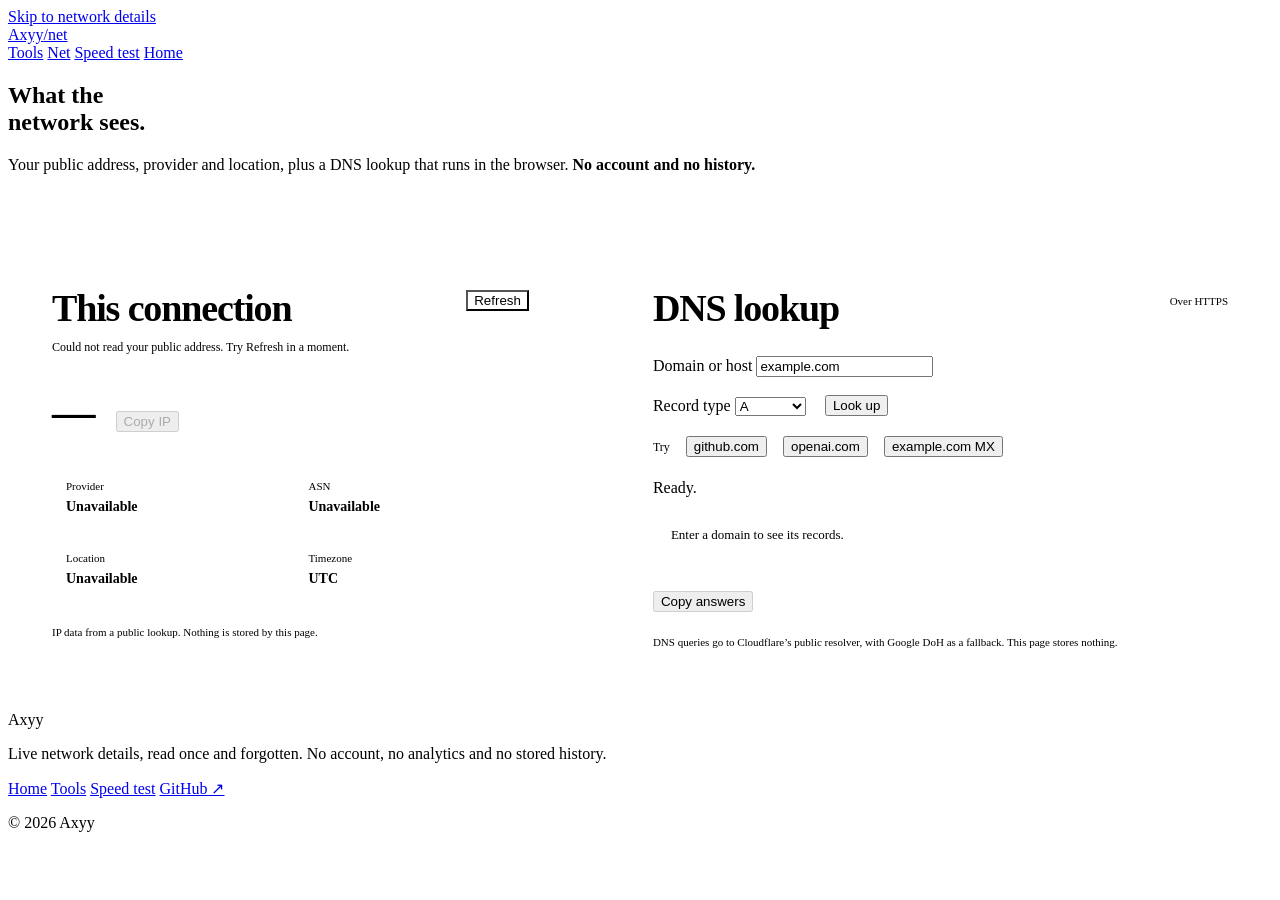
==== net/index.html @ 297d4f61 "Add files via upload" ====
<!doctype html>
<html lang="en">
<head>
  <meta charset="utf-8">
  <meta name="viewport" content="width=device-width, initial-scale=1">
  <meta name="theme-color" content="#f5efe4">
  <meta name="description" content="See the public IP, provider and DNS records your connection uses. Live metadata and DNS-over-HTTPS, with no account.">
  <title>Net — Axyy</title>
  <link rel="icon" type="image/svg+xml" href="../assets/favicon.svg">
  <link rel="preconnect" href="https://fonts.googleapis.com">
  <link rel="preconnect" href="https://fonts.gstatic.com" crossorigin>
  <link href="https://fonts.googleapis.com/css2?family=Zilla+Slab:wght@400;500;600;700&display=swap" rel="stylesheet">
  <link rel="stylesheet" href="../utility.css">
  <link rel="stylesheet" href="styles.css">
  <script src="app.js" defer></script>
</head>
<body>
  <a class="skip-link" href="#main">Skip to network details</a>

  <div class="shell">
    <header class="topbar">
      <a class="brand" href="../" aria-label="Axyy home">
        <span class="brand-name">Axyy</span><span class="brand-slash">/</span><span class="brand-page">net</span>
      </a>
      <nav class="topnav" aria-label="Utilities">
        <a href="../tools/">Tools</a>
        <a href="./" aria-current="page">Net</a>
        <a href="../speed/">Speed test</a>
        <a href="../">Home</a>
      </nav>
    </header>

    <main id="main">
      <section class="hero" aria-labelledby="page-title">
        <h1 id="page-title">What the<br>network sees.</h1>
        <p class="hero-lede">Your public address, provider and location, plus a DNS lookup that runs in the browser. <strong>No account and no history.</strong></p>
      </section>

      <section class="net-grid" aria-label="Network information">
        <article class="identity" aria-labelledby="identity-title">
          <div class="card-head">
            <h2 id="identity-title">This connection</h2>
            <button class="button button--quiet button--small" id="identity-refresh" type="button">Refresh</button>
          </div>

          <p class="identity-status" id="identity-status" role="status" aria-live="polite">Reading your address…</p>

          <div class="ip-line">
            <p class="ip" id="identity-ip">—</p>
            <button class="button button--small" id="identity-copy" type="button" disabled>Copy IP</button>
          </div>

          <dl class="identity-list">
            <div>
              <dt>Provider</dt>
              <dd id="identity-org">—</dd>
            </div>
            <div>
              <dt>ASN</dt>
              <dd id="identity-asn">—</dd>
            </div>
            <div>
              <dt>Location</dt>
              <dd id="identity-location">—</dd>
            </div>
            <div>
              <dt>Timezone</dt>
              <dd id="identity-timezone">—</dd>
            </div>
          </dl>

          <p class="card-note">IP data from <span id="identity-source">a public lookup</span>. Nothing is stored by this page.</p>
        </article>

        <article class="dns" aria-labelledby="dns-title">
          <div class="card-head">
            <h2 id="dns-title">DNS lookup</h2>
            <span class="card-meta">Over HTTPS</span>
          </div>

          <form class="dns-form" id="dns-form">
            <div class="field">
              <label for="dns-name">Domain or host</label>
              <input id="dns-name" name="dns-name" type="text" value="example.com" placeholder="example.com" autocomplete="off" spellcheck="false" required>
            </div>
            <div class="query-row">
              <div class="field field--compact">
                <label for="dns-type">Record type</label>
                <select id="dns-type" name="dns-type">
                  <option value="A">A</option>
                  <option value="AAAA">AAAA</option>
                  <option value="CNAME">CNAME</option>
                  <option value="MX">MX</option>
                  <option value="TXT">TXT</option>
                  <option value="NS">NS</option>
                </select>
              </div>
              <button class="button" id="dns-submit" type="submit">Look up</button>
            </div>
          </form>

          <div class="examples" aria-label="Example lookups">
            <span>Try</span>
            <button class="link-button" type="button" data-domain="github.com">github.com</button>
            <button class="link-button" type="button" data-domain="openai.com">openai.com</button>
            <button class="link-button" type="button" data-domain="example.com" data-type="MX">example.com MX</button>
          </div>

          <p class="status" id="dns-status" role="status" aria-live="polite">Ready.</p>
          <ol class="dns-results" id="dns-results" aria-label="DNS answers">
            <li class="dns-empty">Enter a domain to see its records.</li>
          </ol>
          <div class="dns-foot">
            <button class="link-button" id="dns-copy" type="button" disabled>Copy answers</button>
          </div>

          <p class="card-note">DNS queries go to Cloudflare’s public resolver, with Google DoH as a fallback. This page stores nothing.</p>
        </article>
      </section>
    </main>

    <footer class="footer">
      <p class="footer-mark">Axyy</p>
      <div class="footer-side">
        <p>Live network details, read once and forgotten. No account, no analytics and no stored history.</p>
        <nav class="footer-nav" aria-label="Elsewhere">
          <a href="../">Home</a>
          <a href="../tools/">Tools</a>
          <a href="../speed/">Speed test</a>
          <a href="https://github.com/ExbotsSites" target="_blank" rel="noopener noreferrer">GitHub ↗</a>
        </nav>
        <p>© 2026 Axyy</p>
      </div>
    </footer>
  </div>
</body>
</html>
---- net/styles.css ----
.net-grid {
  display: grid;
  grid-template-columns: minmax(0, 0.92fr) minmax(0, 1.08fr);
  align-items: start;
  gap: clamp(20px, 3vw, 36px);
  margin-top: clamp(52px, 8vh, 84px);
}

.identity,
.dns {
  min-width: 0;
  padding: clamp(24px, 3.6vw, 44px);
}

.identity {
  background: var(--dark);
  color: var(--dark-ink);
}

.dns {
  background: var(--paper-deep);
}

.card-head {
  display: flex;
  align-items: flex-start;
  justify-content: space-between;
  gap: 20px;
}

.card-head h2 {
  margin: 0;
  font-family: var(--display);
  font-size: clamp(28px, 3.3vw, 38px);
  font-weight: 600;
  line-height: 0.95;
  letter-spacing: -0.03em;
}

.card-meta {
  padding-top: 4px;
  color: var(--muted);
  font-size: 11px;
  line-height: 1.4;
  text-align: right;
}

.identity-status {
  min-height: 20px;
  margin: 12px 0 0;
  color: var(--dark-muted);
  font-size: 12px;
  line-height: 1.5;
}

.identity-status[data-tone="error"] {
  color: var(--accent);
}

.ip-line {
  display: flex;
  flex-wrap: wrap;
  align-items: flex-end;
  gap: 16px 22px;
  margin: clamp(20px, 4vw, 34px) 0;
}

.ip {
  min-height: 0.8em;
  margin: 0;
  color: var(--dark-ink);
  font-family: var(--display);
  font-size: clamp(30px, 3.4vw, 44px);
  font-weight: 600;
  line-height: 0.92;
  letter-spacing: -0.045em;
  overflow-wrap: anywhere;
}

.ip--long {
  font-size: clamp(24px, 2.4vw, 32px);
  line-height: 1.12;
  letter-spacing: -0.035em;
}

.identity .button--quiet {
  background: var(--dark-ink);
  color: var(--dark);
}

.identity .button--quiet:hover {
  background: var(--accent);
  color: var(--accent-ink);
}

.identity-list {
  display: grid;
  grid-template-columns: repeat(2, minmax(0, 1fr));
  gap: 8px;
  margin: 0;
  padding: 0;
}

.identity-list div {
  min-width: 0;
  padding: 13px 14px;
  background: var(--dark-soft);
}

.identity-list dt {
  margin: 0 0 5px;
  color: var(--dark-muted);
  font-size: 11px;
  line-height: 1.3;
}

.identity-list dd {
  margin: 0;
  color: var(--dark-ink);
  font-size: 14px;
  font-weight: 550;
  line-height: 1.35;
  overflow-wrap: anywhere;
}

.card-note {
  margin: 22px 0 0;
  color: var(--dark-muted);
  font-size: 11px;
  line-height: 1.55;
}

.dns .card-note {
  color: var(--muted);
}

.dns-form {
  display: grid;
  gap: 18px;
  margin-top: 30px;
}

.query-row {
  display: flex;
  flex-wrap: wrap;
  align-items: flex-end;
  gap: 12px;
}

.query-row .field--compact {
  width: min(100%, 160px);
}

.examples {
  display: flex;
  flex-wrap: wrap;
  align-items: baseline;
  gap: 8px 16px;
  margin-top: 20px;
  color: var(--muted);
  font-size: 12px;
}

.dns .status {
  margin-top: 22px;
  margin-bottom: 10px;
}

.dns-results {
  display: grid;
  gap: 6px;
  min-height: 72px;
  margin: 0;
  padding: 0;
  list-style: none;
}

.dns-empty {
  padding: 18px;
  background: var(--paper-soft);
  color: var(--muted);
  font-size: 13px;
  line-height: 1.5;
}

.dns-answer {
  display: grid;
  grid-template-columns: 52px 62px minmax(0, 1fr);
  align-items: start;
  gap: 10px;
  padding: 12px 14px;
  background: var(--paper-soft);
}

.answer-type {
  font-size: 12px;
  font-weight: 750;
  line-height: 1.4;
}

.answer-ttl {
  color: var(--muted);
  font-size: 11px;
  line-height: 1.5;
}

.answer-data {
  color: var(--ink);
  font-family: "Cascadia Code", "SFMono-Regular", Consolas, "Liberation Mono", monospace;
  font-size: 11px;
  line-height: 1.55;
  overflow-wrap: anywhere;
}

.dns-foot {
  margin-top: 12px;
}

.dns .link-button {
  color: var(--muted);
}

.dns .link-button:hover {
  color: var(--ink);
}

@media (max-width: 900px) {
  .net-grid {
    grid-template-columns: 1fr;
  }

  .identity-list {
    grid-template-columns: repeat(2, minmax(0, 1fr));
  }
}

@media (max-width: 600px) {
  .net-grid {
    margin-top: 38px;
  }

  .identity,
  .dns {
    padding: 22px;
  }

  .identity-list {
    grid-template-columns: 1fr;
  }

  .ip {
    font-size: 26px;
    line-height: 1.05;
  }

  .ip--long {
    font-size: 23px;
  }

  .query-row {
    align-items: stretch;
    flex-direction: column;
  }

  .query-row .field--compact {
    width: 100%;
  }

  .query-row .button {
    width: 100%;
  }

  .dns-answer {
    grid-template-columns: 44px minmax(0, 1fr);
    gap: 4px 10px;
  }

  .answer-data {
    grid-column: 1 / -1;
    padding-top: 4px;
    font-size: 11px;
  }
}
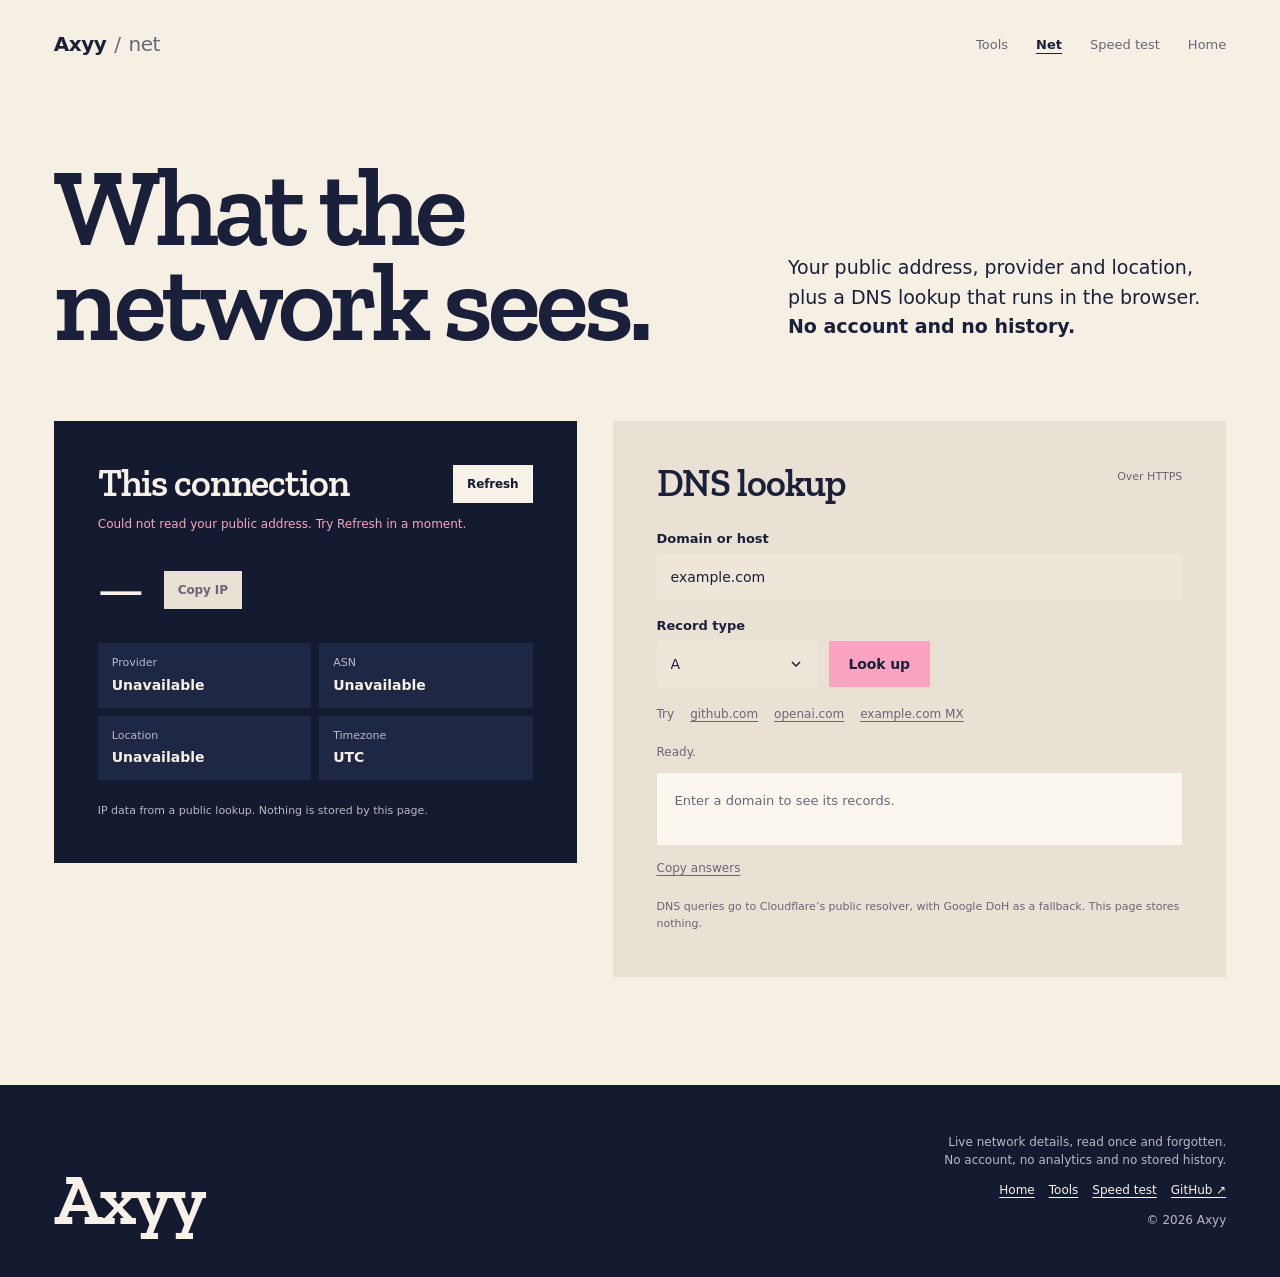
==== commit e821c569: "Add files via upload" ====
--- a/net/index.html
+++ b/net/index.html
@@ -10,8 +10,7 @@
   <link rel="preconnect" href="https://fonts.googleapis.com">
   <link rel="preconnect" href="https://fonts.gstatic.com" crossorigin>
   <link href="https://fonts.googleapis.com/css2?family=Zilla+Slab:wght@400;500;600;700&display=swap" rel="stylesheet">
-  <link rel="stylesheet" href="../utility.css">
-  <link rel="stylesheet" href="styles.css">
+  <link rel="stylesheet" href="styles.css?v=3">
   <script src="app.js" defer></script>
 </head>
 <body>
@@ -118,8 +117,10 @@
         </article>
       </section>
     </main>
+  </div>
 
-    <footer class="footer">
+  <footer class="footer">
+    <div class="footer-inner">
       <p class="footer-mark">Axyy</p>
       <div class="footer-side">
         <p>Live network details, read once and forgotten. No account, no analytics and no stored history.</p>
@@ -131,7 +132,7 @@
         </nav>
         <p>© 2026 Axyy</p>
       </div>
-    </footer>
-  </div>
+    </div>
+  </footer>
 </body>
 </html>
--- a/net/styles.css
+++ b/net/styles.css
@@ -1,3 +1,474 @@
+:root {
+  --paper: #f5efe4;
+  --paper-soft: #fbf7ef;
+  --paper-deep: #e9e1d3;
+  --ink: #1a2039;
+  --muted: #686778;
+  --accent: #f9a3c0;
+  --accent-ink: #1a2039;
+  --dark: #141a2f;
+  --dark-soft: #1e2744;
+  --dark-ink: #f7f1e7;
+  --dark-muted: #b9b9c7;
+  --code: #101528;
+  --code-ink: #ece7dc;
+  --field: #eee6d8;
+  --field-focus: #e4d8c6;
+  --error: #9d3546;
+  --pad: clamp(20px, 4.2vw, 64px);
+  --max: 1320px;
+  --display: "Zilla Slab", "Iowan Old Style", Georgia, serif;
+  font-family: "Segoe UI Variable Text", "Segoe UI", system-ui, -apple-system, sans-serif;
+  color-scheme: light;
+}
+
+*,
+*::before,
+*::after {
+  box-sizing: border-box;
+}
+
+html {
+  min-width: 320px;
+  background: var(--paper);
+}
+
+body {
+  min-width: 320px;
+  min-height: 100vh;
+  margin: 0;
+  background: var(--paper);
+  color: var(--ink);
+  -webkit-font-smoothing: antialiased;
+  text-rendering: optimizeLegibility;
+}
+
+button,
+input,
+select,
+textarea {
+  font: inherit;
+}
+
+button,
+a {
+  -webkit-tap-highlight-color: transparent;
+}
+
+a {
+  color: inherit;
+}
+
+::selection {
+  background: var(--accent);
+  color: var(--accent-ink);
+}
+
+:focus-visible {
+  outline: 3px solid currentColor;
+  outline-offset: 4px;
+}
+
+[hidden] {
+  display: none !important;
+}
+
+.shell {
+  width: 100%;
+  max-width: var(--max);
+  min-height: 100svh;
+  margin: 0 auto;
+  padding: 0 var(--pad);
+}
+
+.topbar {
+  display: flex;
+  align-items: center;
+  justify-content: space-between;
+  gap: 24px;
+  min-height: 88px;
+}
+
+.brand {
+  display: inline-flex;
+  align-items: baseline;
+  gap: 8px;
+  text-decoration: none;
+  font-size: 20px;
+  font-weight: 650;
+  letter-spacing: -0.025em;
+}
+
+.brand-name {
+  font-weight: 750;
+}
+
+.brand-slash {
+  color: var(--muted);
+  font-weight: 400;
+}
+
+.brand-page {
+  color: var(--muted);
+  font-weight: 500;
+}
+
+.topnav {
+  display: flex;
+  align-items: center;
+  gap: clamp(14px, 2.2vw, 28px);
+  font-size: 13px;
+}
+
+.topnav a {
+  color: var(--muted);
+  text-decoration: none;
+}
+
+.topnav a:hover {
+  color: var(--ink);
+  text-decoration: underline;
+  text-underline-offset: 4px;
+}
+
+.topnav a[aria-current="page"] {
+  color: var(--ink);
+  font-weight: 650;
+  text-decoration: underline;
+  text-underline-offset: 4px;
+}
+
+.hero {
+  display: grid;
+  grid-template-columns: minmax(0, 1.2fr) minmax(0, 0.8fr);
+  align-items: end;
+  gap: clamp(28px, 6vw, 80px);
+  padding: clamp(46px, 8vh, 92px) 0 0;
+}
+
+.hero h1 {
+  max-width: 11ch;
+  margin: 0;
+  font-family: var(--display);
+  font-size: clamp(58px, 8.6vw, 116px);
+  font-weight: 600;
+  line-height: 0.86;
+  letter-spacing: -0.045em;
+}
+
+.hero-lede {
+  max-width: 38ch;
+  margin: 0 0 0.4em;
+  font-size: clamp(16px, 1.5vw, 19px);
+  line-height: 1.55;
+  color: var(--ink);
+}
+
+.hero-lede strong {
+  font-weight: 700;
+}
+
+.footer {
+  margin-top: clamp(80px, 12vh, 140px);
+  padding: clamp(28px, 4vw, 48px) 0;
+  background: var(--dark);
+  color: var(--dark-ink);
+}
+
+.footer-inner {
+  display: flex;
+  align-items: flex-end;
+  justify-content: space-between;
+  gap: 28px;
+  width: 100%;
+  max-width: var(--max);
+  margin: 0 auto;
+  padding: 0 var(--pad);
+}
+
+.footer-mark {
+  margin: 0;
+  font-family: var(--display);
+  font-size: clamp(40px, 6vw, 72px);
+  font-weight: 600;
+  line-height: 0.8;
+  letter-spacing: -0.04em;
+}
+
+.footer-side {
+  display: flex;
+  flex-direction: column;
+  align-items: flex-end;
+  gap: 12px;
+  max-width: 38ch;
+  color: var(--dark-muted);
+  font-size: 12px;
+  line-height: 1.5;
+  text-align: right;
+}
+
+.footer-side p {
+  margin: 0;
+}
+
+.footer-nav {
+  display: flex;
+  flex-wrap: wrap;
+  justify-content: flex-end;
+  gap: 14px;
+}
+
+.footer-nav a {
+  color: var(--dark-ink);
+  text-decoration: underline;
+  text-decoration-thickness: 1px;
+  text-underline-offset: 3px;
+}
+
+.button {
+  display: inline-flex;
+  align-items: center;
+  justify-content: center;
+  min-height: 46px;
+  padding: 13px 20px;
+  border: 0;
+  border-radius: 0;
+  background: var(--accent);
+  color: var(--accent-ink);
+  font-size: 14px;
+  font-weight: 700;
+  letter-spacing: -0.01em;
+  cursor: pointer;
+  transition: background-color 160ms ease, color 160ms ease, transform 160ms ease;
+}
+
+.button:hover {
+  background: var(--ink);
+  color: var(--paper);
+}
+
+.button:active {
+  transform: translateY(1px);
+}
+
+.button:disabled {
+  background: var(--paper-deep);
+  color: var(--muted);
+  cursor: wait;
+  transform: none;
+}
+
+.button--quiet {
+  background: var(--field);
+  color: var(--ink);
+}
+
+.button--quiet:hover {
+  background: var(--ink);
+  color: var(--paper);
+}
+
+.button--small {
+  min-height: 38px;
+  padding: 9px 14px;
+  font-size: 12px;
+}
+
+.link-button {
+  padding: 0;
+  border: 0;
+  background: none;
+  color: var(--ink);
+  font: inherit;
+  font-size: 12px;
+  text-decoration: underline;
+  text-underline-offset: 3px;
+  cursor: pointer;
+}
+
+.link-button:hover {
+  color: var(--muted);
+}
+
+.field {
+  display: grid;
+  gap: 8px;
+}
+
+.field label {
+  font-size: 13px;
+  font-weight: 650;
+}
+
+.field input,
+.field select,
+.field textarea {
+  width: 100%;
+  border: 0;
+  border-radius: 0;
+  background: var(--field);
+  color: var(--ink);
+  font-size: 14px;
+  line-height: 1.5;
+}
+
+.field input,
+.field select {
+  min-height: 46px;
+  padding: 11px 14px;
+}
+
+.field textarea {
+  min-height: 140px;
+  padding: 14px;
+  resize: vertical;
+}
+
+.field input:focus,
+.field select:focus,
+.field textarea:focus {
+  background: var(--field-focus);
+  outline: 3px solid var(--ink);
+  outline-offset: 2px;
+}
+
+.field select {
+  appearance: none;
+  cursor: pointer;
+  padding-right: 36px;
+  background-image: url("data:image/svg+xml,%3Csvg xmlns='http://www.w3.org/2000/svg' width='10' height='6'%3E%3Cpath d='M1 1l4 4 4-4' fill='none' stroke='%231a2039' stroke-width='1.5'/%3E%3C/svg%3E");
+  background-position: calc(100% - 16px) center;
+  background-size: 10px 6px;
+  background-repeat: no-repeat;
+}
+
+.code-surface {
+  margin: 0;
+  min-height: 110px;
+  padding: 16px;
+  overflow: auto;
+  background: var(--code);
+  color: var(--code-ink);
+  font-family: "Cascadia Code", "SFMono-Regular", Consolas, "Liberation Mono", monospace;
+  font-size: 12px;
+  line-height: 1.65;
+  white-space: pre-wrap;
+  overflow-wrap: anywhere;
+}
+
+.status {
+  min-height: 20px;
+  margin: 0;
+  color: var(--muted);
+  font-size: 12px;
+  line-height: 1.5;
+}
+
+.status[data-tone="error"] {
+  color: var(--error);
+}
+
+.status[data-tone="good"] {
+  color: var(--ink);
+  font-weight: 650;
+}
+
+.sr-only {
+  position: absolute;
+  width: 1px;
+  height: 1px;
+  padding: 0;
+  margin: -1px;
+  overflow: hidden;
+  clip: rect(0, 0, 0, 0);
+  white-space: nowrap;
+  border: 0;
+}
+
+.skip-link {
+  position: absolute;
+  left: -999px;
+  top: 12px;
+  z-index: 10;
+  padding: 10px 14px;
+  background: var(--ink);
+  color: var(--paper);
+  font-size: 13px;
+}
+
+.skip-link:focus {
+  left: 12px;
+}
+
+@media (max-width: 900px) {
+  .hero {
+    grid-template-columns: 1fr;
+    gap: 24px;
+    padding-top: 44px;
+  }
+
+  .hero h1 {
+    max-width: 12ch;
+  }
+
+  .hero-lede {
+    max-width: 48ch;
+  }
+
+  .footer-inner {
+    align-items: flex-start;
+    flex-direction: column;
+  }
+
+  .footer-side {
+    align-items: flex-start;
+    max-width: none;
+    text-align: left;
+  }
+
+  .footer-nav {
+    justify-content: flex-start;
+  }
+}
+
+@media (max-width: 600px) {
+  .topbar {
+    min-height: 72px;
+  }
+
+  .brand {
+    gap: 5px;
+    font-size: 18px;
+  }
+
+  .brand-page {
+    display: none;
+  }
+
+  .topnav {
+    gap: 13px;
+    font-size: 12px;
+  }
+
+  .hero h1 {
+    font-size: clamp(48px, 14.5vw, 72px);
+  }
+
+  .footer-mark {
+    font-size: 54px;
+  }
+}
+
+@media (prefers-reduced-motion: reduce) {
+  *,
+  *::before,
+  *::after {
+    scroll-behavior: auto !important;
+    transition-duration: 0.01ms !important;
+    animation-duration: 0.01ms !important;
+    animation-iteration-count: 1 !important;
+  }
+}
 .net-grid {
   display: grid;
   grid-template-columns: minmax(0, 0.92fr) minmax(0, 1.08fr);
